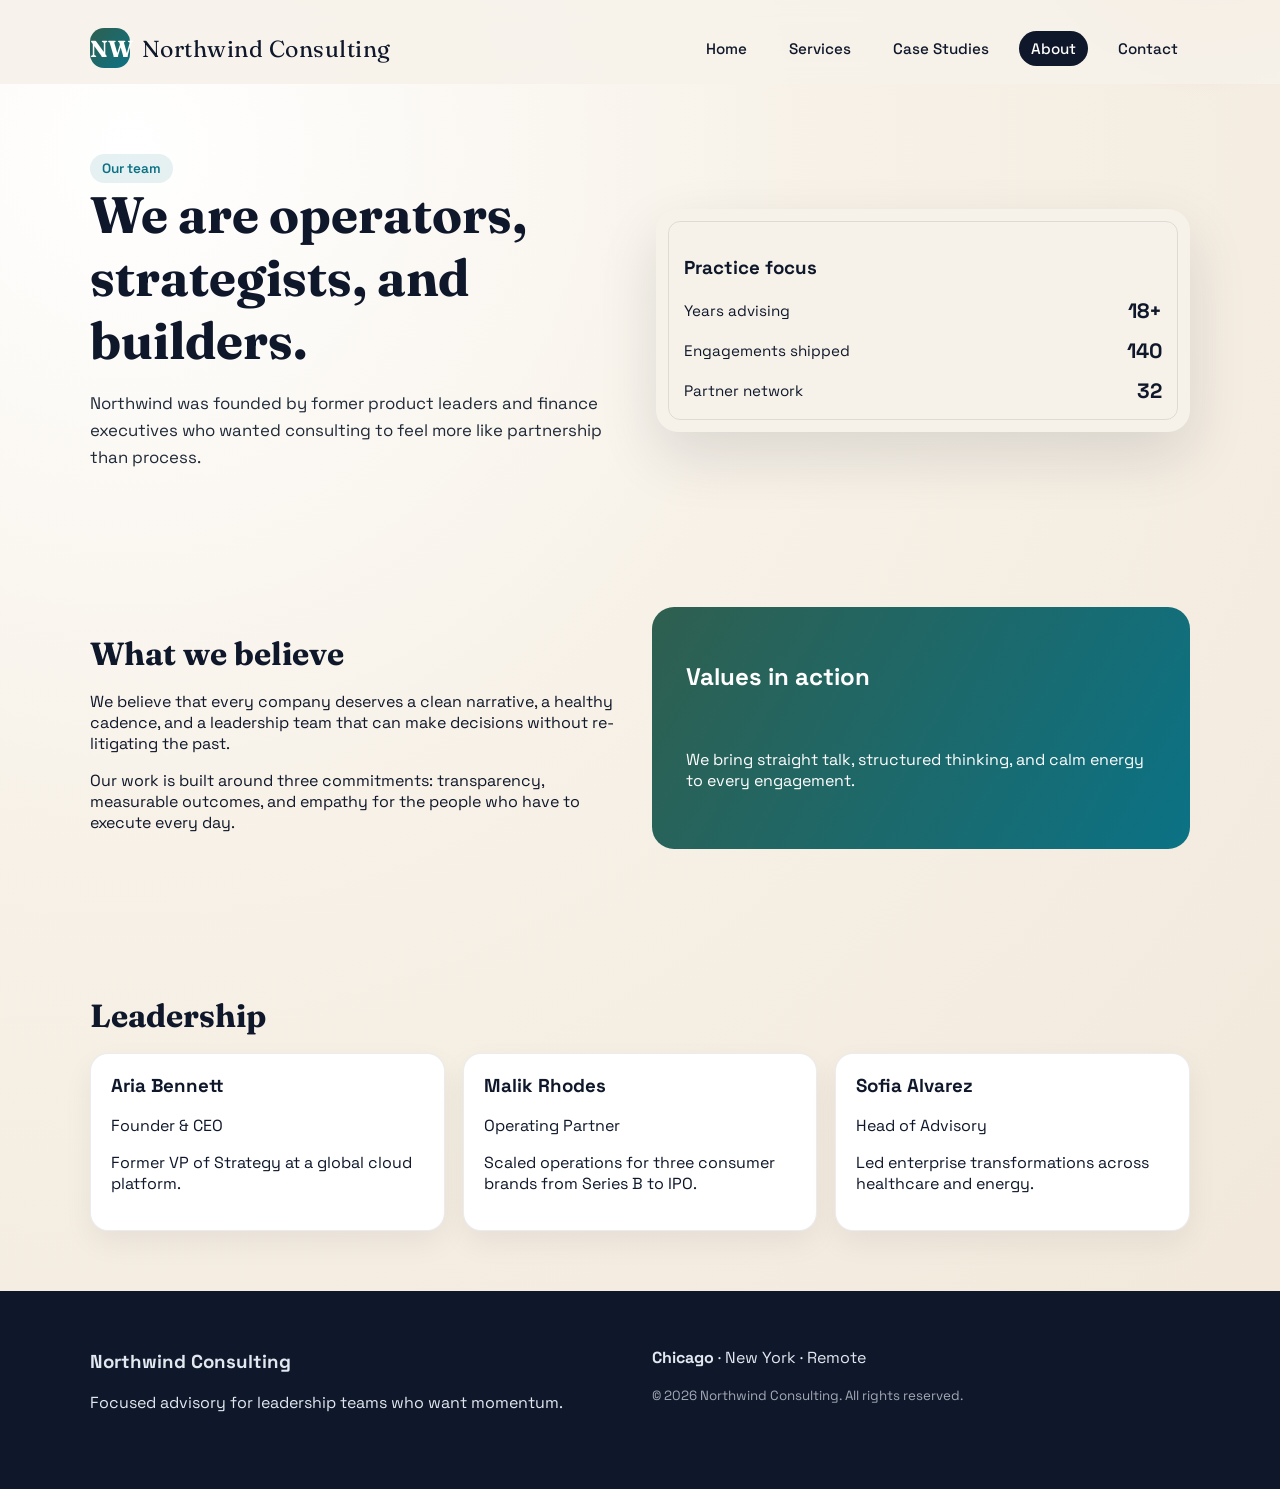
==== about.html @ d5a17f28 "Add multi-page consultant demo site" ====
<!DOCTYPE html>
<html lang="en">
<head>
  <meta charset="UTF-8" />
  <meta name="viewport" content="width=device-width, initial-scale=1.0" />
  <title>Northwind Consulting | About</title>
  <link rel="stylesheet" href="styles.css" />
</head>
<body data-page="about">
  <div class="page">
    <div class="page-shape"></div>
    <nav class="nav">
      <div class="brand">
        <span class="brand-badge">NW</span>
        Northwind Consulting
      </div>
      <div class="nav-links">
        <a href="index.html" data-page-link="home">Home</a>
        <a href="services.html" data-page-link="services">Services</a>
        <a href="case-studies.html" data-page-link="case-studies">Case Studies</a>
        <a href="about.html" data-page-link="about">About</a>
        <a href="contact.html" data-page-link="contact">Contact</a>
      </div>
    </nav>

    <section class="hero">
      <div class="fade-up">
        <div class="tag">Our team</div>
        <h1>We are operators, strategists, and builders.</h1>
        <p>
          Northwind was founded by former product leaders and finance executives
          who wanted consulting to feel more like partnership than process.
        </p>
      </div>
      <div class="hero-card fade-up delay-1">
        <h3>Practice focus</h3>
        <div class="metrics">
          <div class="metric">
            <span>Years advising</span>
            <strong>18+</strong>
          </div>
          <div class="metric">
            <span>Engagements shipped</span>
            <strong>140</strong>
          </div>
          <div class="metric">
            <span>Partner network</span>
            <strong>32</strong>
          </div>
        </div>
      </div>
    </section>

    <section class="section grid-2">
      <div>
        <h2 class="section-title">What we believe</h2>
        <p>
          We believe that every company deserves a clean narrative, a healthy cadence,
          and a leadership team that can make decisions without re-litigating the past.
        </p>
        <p>
          Our work is built around three commitments: transparency, measurable outcomes,
          and empathy for the people who have to execute every day.
        </p>
      </div>
      <div class="quote">
        <h2>Values in action</h2>
        <p>We bring straight talk, structured thinking, and calm energy to every engagement.</p>
      </div>
    </section>

    <section class="section">
      <h2 class="section-title">Leadership</h2>
      <div class="cards">
        <div class="card">
          <h3>Aria Bennett</h3>
          <p>Founder & CEO</p>
          <p>Former VP of Strategy at a global cloud platform.</p>
        </div>
        <div class="card">
          <h3>Malik Rhodes</h3>
          <p>Operating Partner</p>
          <p>Scaled operations for three consumer brands from Series B to IPO.</p>
        </div>
        <div class="card">
          <h3>Sofia Alvarez</h3>
          <p>Head of Advisory</p>
          <p>Led enterprise transformations across healthcare and energy.</p>
        </div>
      </div>
    </section>

    <footer class="footer">
      <div class="grid-2">
        <div>
          <h3>Northwind Consulting</h3>
          <p>Focused advisory for leadership teams who want momentum.</p>
        </div>
        <div>
          <p><strong>Chicago</strong> · New York · Remote</p>
          <small>© 2026 Northwind Consulting. All rights reserved.</small>
        </div>
      </div>
    </footer>
  </div>
  <script src="app.js"></script>
</body>
</html>
---- styles.css ----
@import url('https://fonts.googleapis.com/css2?family=Fraunces:opsz,wght@9..144,500;9..144,700&family=Space+Grotesk:wght@400;500;600&display=swap');

:root {
  --ink: #0f172a;
  --ink-soft: #1f2937;
  --paper: #f6f2ea;
  --sand: #efe7db;
  --copper: #d0794f;
  --moss: #2f5f4f;
  --sky: #c6d8ff;
  --accent: #0b7285;
  --shadow: 0 24px 60px rgba(15, 23, 42, 0.12);
  --radius: 22px;
}

* {
  box-sizing: border-box;
}

body {
  margin: 0;
  font-family: 'Space Grotesk', sans-serif;
  color: var(--ink);
  background: radial-gradient(circle at 10% 10%, #ffffff 0%, #f7f1e7 40%, #f1e7da 100%);
  min-height: 100vh;
}

a {
  color: inherit;
  text-decoration: none;
}

img {
  max-width: 100%;
  display: block;
}

.page {
  position: relative;
  overflow: hidden;
}

.nav {
  display: flex;
  align-items: center;
  justify-content: space-between;
  padding: 28px 7vw 16px;
  position: sticky;
  top: 0;
  backdrop-filter: blur(14px);
  background: rgba(246, 242, 234, 0.88);
  z-index: 10;
}

.brand {
  font-family: 'Fraunces', serif;
  font-size: 1.45rem;
  letter-spacing: 0.5px;
  display: flex;
  align-items: center;
  gap: 12px;
}

.brand-badge {
  width: 40px;
  height: 40px;
  border-radius: 14px;
  background: linear-gradient(135deg, var(--moss), var(--accent));
  display: grid;
  place-items: center;
  color: #fff;
  font-weight: 700;
}

.nav-links {
  display: flex;
  gap: 18px;
  font-size: 0.95rem;
  font-weight: 500;
}

.nav a {
  padding: 8px 12px;
  border-radius: 999px;
  transition: all 0.2s ease;
}

.nav a.active,
.nav a:hover {
  background: var(--ink);
  color: #fff;
}

.hero {
  display: grid;
  grid-template-columns: repeat(auto-fit, minmax(280px, 1fr));
  gap: 32px;
  padding: 70px 7vw 60px;
  align-items: center;
}

.hero h1 {
  font-family: 'Fraunces', serif;
  font-size: clamp(2.6rem, 4vw, 4.1rem);
  margin: 0 0 18px;
}

.hero p {
  font-size: 1.05rem;
  color: var(--ink-soft);
  line-height: 1.6;
}

.hero-actions {
  margin-top: 22px;
  display: flex;
  flex-wrap: wrap;
  gap: 14px;
}

.btn {
  padding: 12px 20px;
  border-radius: 999px;
  font-weight: 600;
  border: none;
  cursor: pointer;
  transition: transform 0.2s ease, box-shadow 0.2s ease;
}

.btn-primary {
  background: var(--ink);
  color: #fff;
  box-shadow: var(--shadow);
}

.btn-secondary {
  background: var(--sand);
  color: var(--ink);
  border: 1px solid rgba(15, 23, 42, 0.15);
}

.btn:hover {
  transform: translateY(-2px);
}

.hero-card {
  background: var(--paper);
  border-radius: var(--radius);
  padding: 28px;
  box-shadow: var(--shadow);
  position: relative;
}

.hero-card::after {
  content: '';
  position: absolute;
  inset: 12px;
  border-radius: calc(var(--radius) - 10px);
  border: 1px solid rgba(15, 23, 42, 0.1);
  pointer-events: none;
}

.metrics {
  display: grid;
  gap: 14px;
}

.metric {
  display: flex;
  align-items: center;
  justify-content: space-between;
  font-size: 0.95rem;
}

.metric strong {
  font-size: 1.3rem;
}

.section {
  padding: 60px 7vw;
}

.section-title {
  font-family: 'Fraunces', serif;
  font-size: 2rem;
  margin-bottom: 18px;
}

.cards {
  display: grid;
  grid-template-columns: repeat(auto-fit, minmax(220px, 1fr));
  gap: 18px;
}

.card {
  background: #fff;
  border-radius: 18px;
  padding: 20px;
  border: 1px solid rgba(15, 23, 42, 0.08);
  box-shadow: 0 12px 30px rgba(15, 23, 42, 0.06);
}

.card h3 {
  margin-top: 0;
}

.quote {
  background: linear-gradient(120deg, var(--moss), var(--accent));
  color: #fff;
  border-radius: var(--radius);
  padding: 34px;
  display: grid;
  gap: 12px;
}

.grid-2 {
  display: grid;
  grid-template-columns: repeat(auto-fit, minmax(280px, 1fr));
  gap: 24px;
}

.footer {
  padding: 40px 7vw 60px;
  background: #0f172a;
  color: #e2e8f0;
}

.footer small {
  color: rgba(226, 232, 240, 0.7);
}

.field {
  display: grid;
  gap: 8px;
}

input,
textarea,
select {
  padding: 12px 14px;
  border-radius: 12px;
  border: 1px solid rgba(15, 23, 42, 0.15);
  font-family: inherit;
}

textarea {
  min-height: 120px;
  resize: vertical;
}

.highlight {
  background: var(--sky);
  padding: 2px 6px;
  border-radius: 8px;
}

.tag {
  display: inline-flex;
  align-items: center;
  gap: 6px;
  padding: 6px 12px;
  border-radius: 999px;
  background: rgba(11, 114, 133, 0.1);
  color: var(--accent);
  font-size: 0.85rem;
  font-weight: 600;
}

.timeline {
  display: grid;
  gap: 16px;
}

.timeline-item {
  background: #fff;
  padding: 18px;
  border-radius: 16px;
  border-left: 4px solid var(--copper);
}

.page-shape {
  position: absolute;
  width: 320px;
  height: 320px;
  border-radius: 50%;
  background: radial-gradient(circle at top, rgba(208, 121, 79, 0.3), transparent 60%);
  top: -120px;
  right: -80px;
  z-index: -1;
}

.fade-up {
  opacity: 0;
  transform: translateY(20px);
  animation: fadeUp 0.8s ease forwards;
}

.fade-up.delay-1 { animation-delay: 0.1s; }
.fade-up.delay-2 { animation-delay: 0.2s; }
.fade-up.delay-3 { animation-delay: 0.3s; }

@keyframes fadeUp {
  to {
    opacity: 1;
    transform: translateY(0);
  }
}

@media (max-width: 720px) {
  .nav {
    flex-direction: column;
    gap: 12px;
  }

  .hero-actions {
    flex-direction: column;
    align-items: stretch;
  }
}
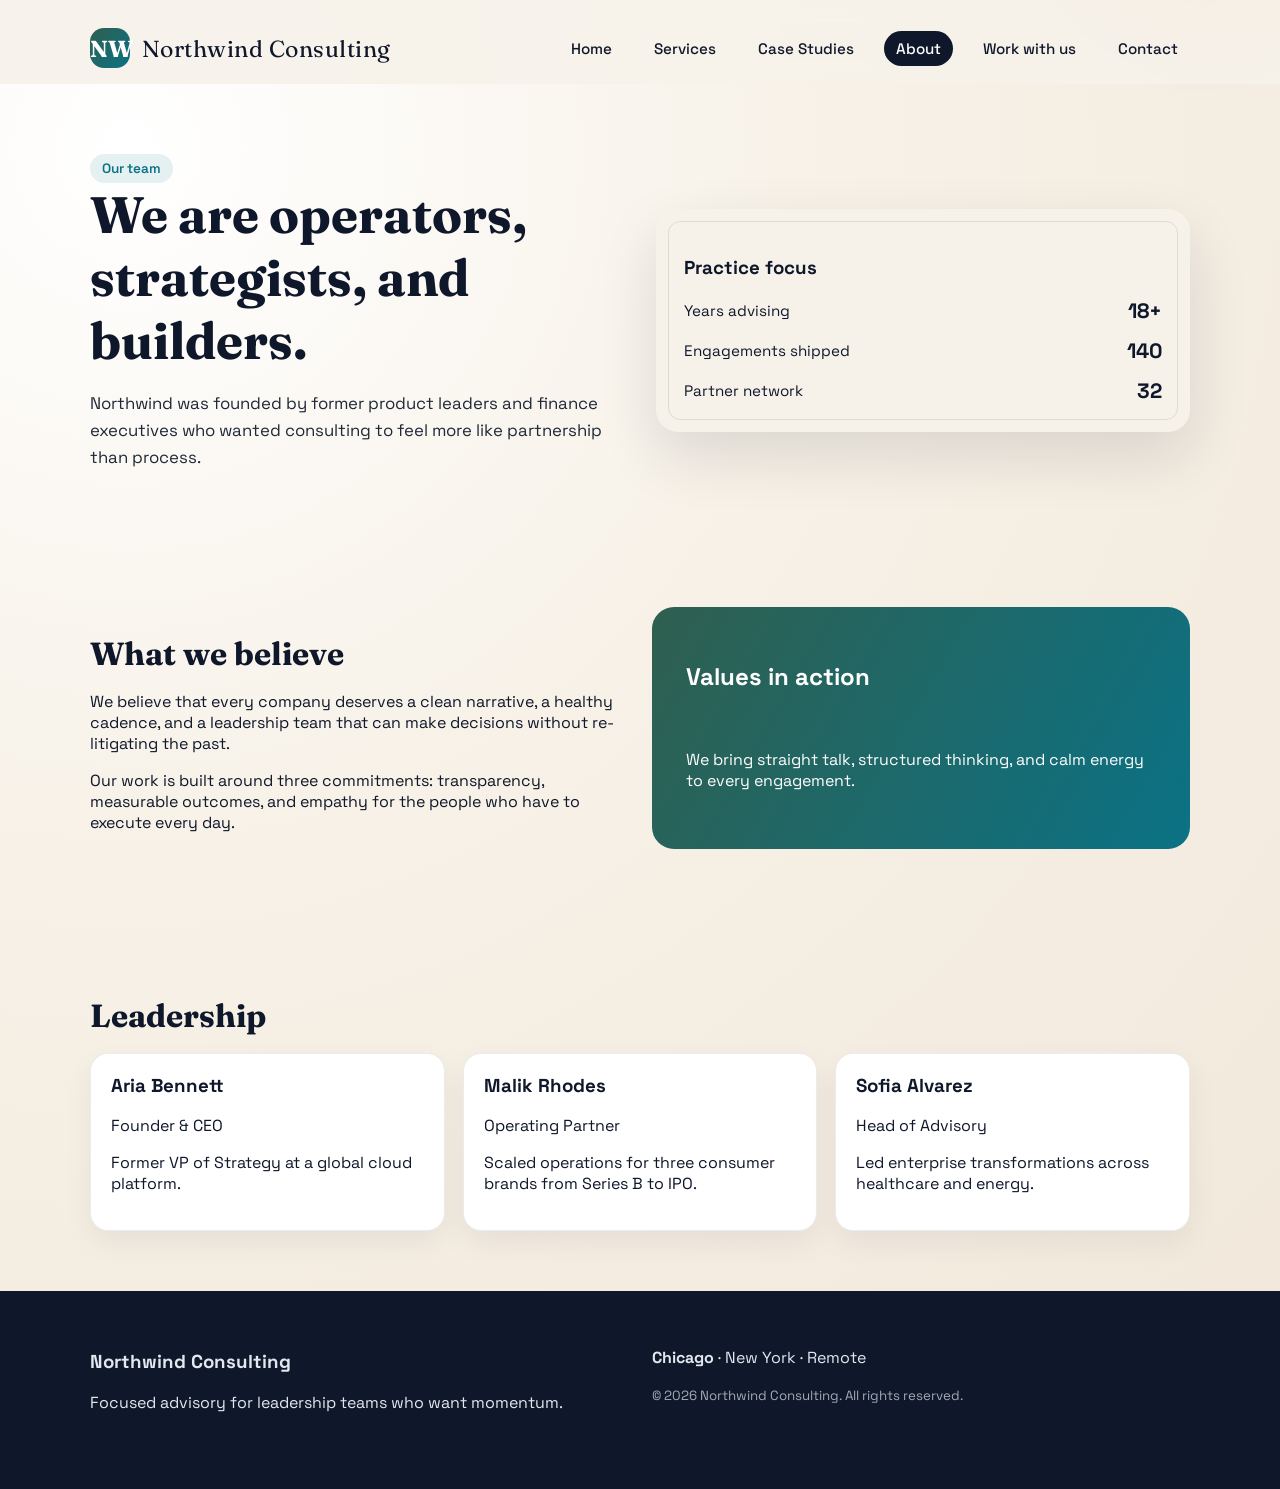
==== commit 45a2184e: "Add Work with us page" ====
--- a/about.html
+++ b/about.html
@@ -19,6 +19,7 @@
         <a href="services.html" data-page-link="services">Services</a>
         <a href="case-studies.html" data-page-link="case-studies">Case Studies</a>
         <a href="about.html" data-page-link="about">About</a>
+        <a href="work-with-us.html" data-page-link="work-with-us">Work with us</a>
         <a href="contact.html" data-page-link="contact">Contact</a>
       </div>
     </nav>
--- a/styles.css
+++ b/styles.css
@@ -219,6 +219,81 @@
   gap: 24px;
 }
 
+.tennis-section {
+  padding-top: 20px;
+}
+
+.tennis-header {
+  display: flex;
+  align-items: flex-end;
+  justify-content: space-between;
+  gap: 24px;
+  flex-wrap: wrap;
+}
+
+.tennis-header p {
+  margin-bottom: 0;
+  color: var(--ink-soft);
+}
+
+.tennis-scoreboard {
+  display: grid;
+  grid-auto-flow: column;
+  align-items: center;
+  gap: 16px;
+  padding: 10px 18px;
+  border-radius: 999px;
+  background: #fff;
+  border: 1px solid rgba(15, 23, 42, 0.1);
+  box-shadow: 0 18px 32px rgba(15, 23, 42, 0.08);
+}
+
+.tennis-scoreboard div {
+  display: grid;
+  justify-items: center;
+  gap: 2px;
+  font-size: 0.75rem;
+  text-transform: uppercase;
+  letter-spacing: 0.08em;
+  color: var(--ink-soft);
+}
+
+.tennis-scoreboard strong {
+  font-size: 1.4rem;
+  color: var(--ink);
+}
+
+.tennis-card {
+  margin-top: 22px;
+  background: #0f172a;
+  border-radius: var(--radius);
+  padding: 18px;
+  box-shadow: var(--shadow);
+}
+
+.tennis-card canvas {
+  width: 100%;
+  height: auto;
+  display: block;
+  border-radius: calc(var(--radius) - 6px);
+  background: #0b1324;
+}
+
+.tennis-footer {
+  display: flex;
+  align-items: center;
+  justify-content: space-between;
+  gap: 12px;
+  margin-top: 12px;
+  color: rgba(226, 232, 240, 0.8);
+  font-size: 0.9rem;
+  flex-wrap: wrap;
+}
+
+.tennis-status {
+  font-weight: 600;
+}
+
 .footer {
   padding: 40px 7vw 60px;
   background: #0f172a;
@@ -316,4 +391,9 @@
     flex-direction: column;
     align-items: stretch;
   }
-}
+
+  .tennis-scoreboard {
+    width: 100%;
+    justify-content: space-between;
+  }
+}
